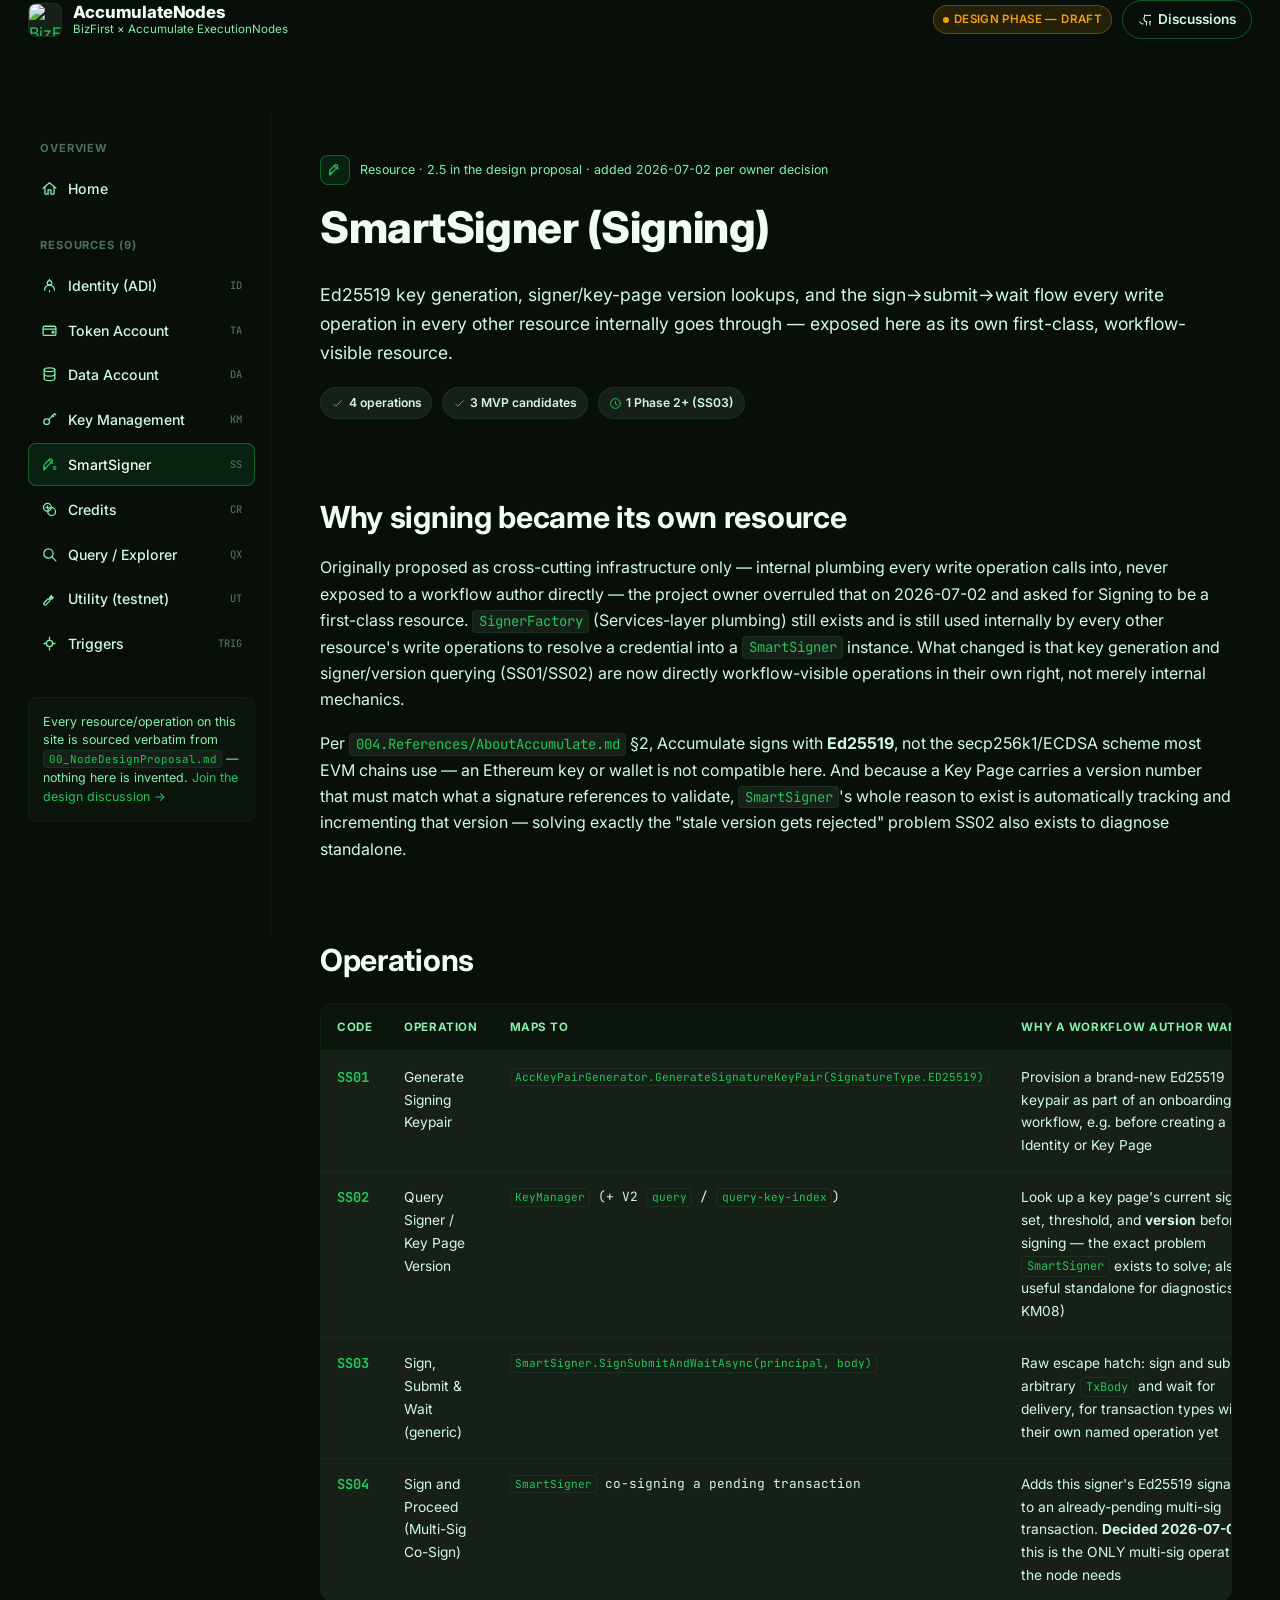
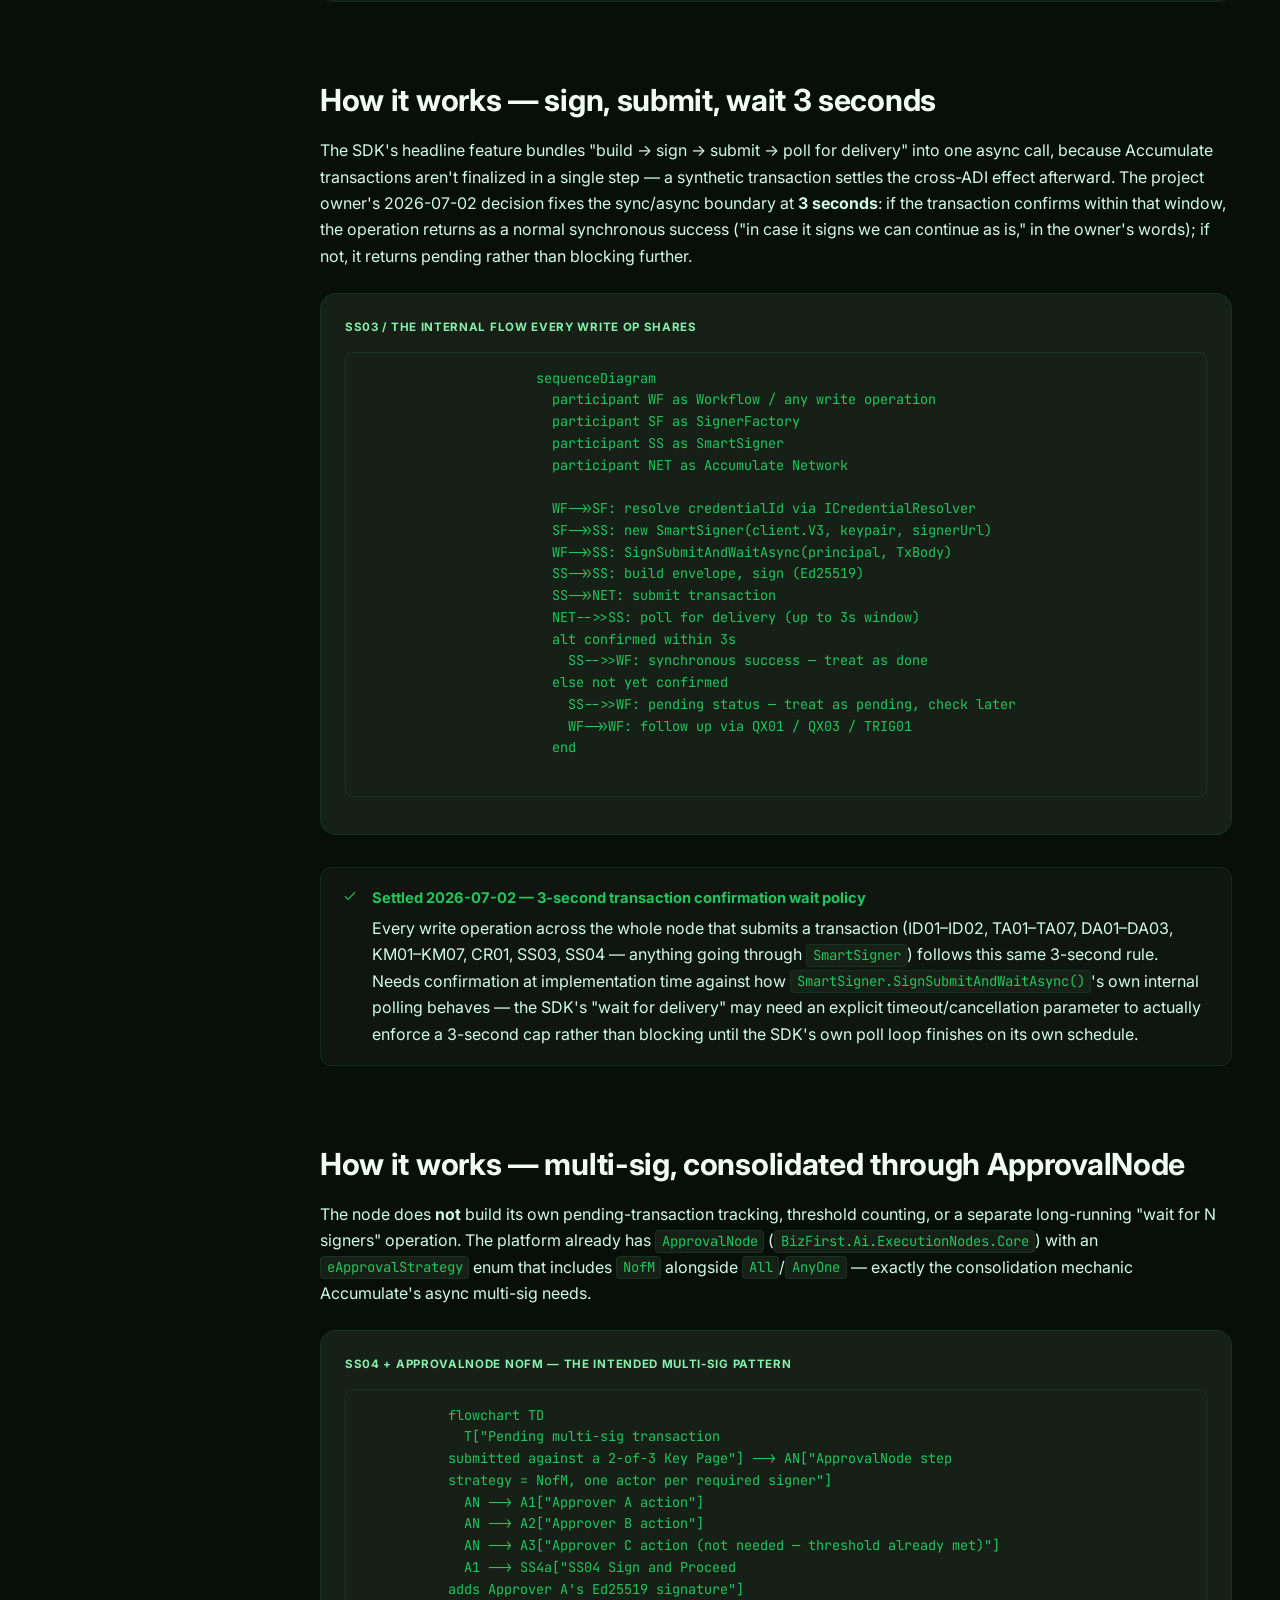
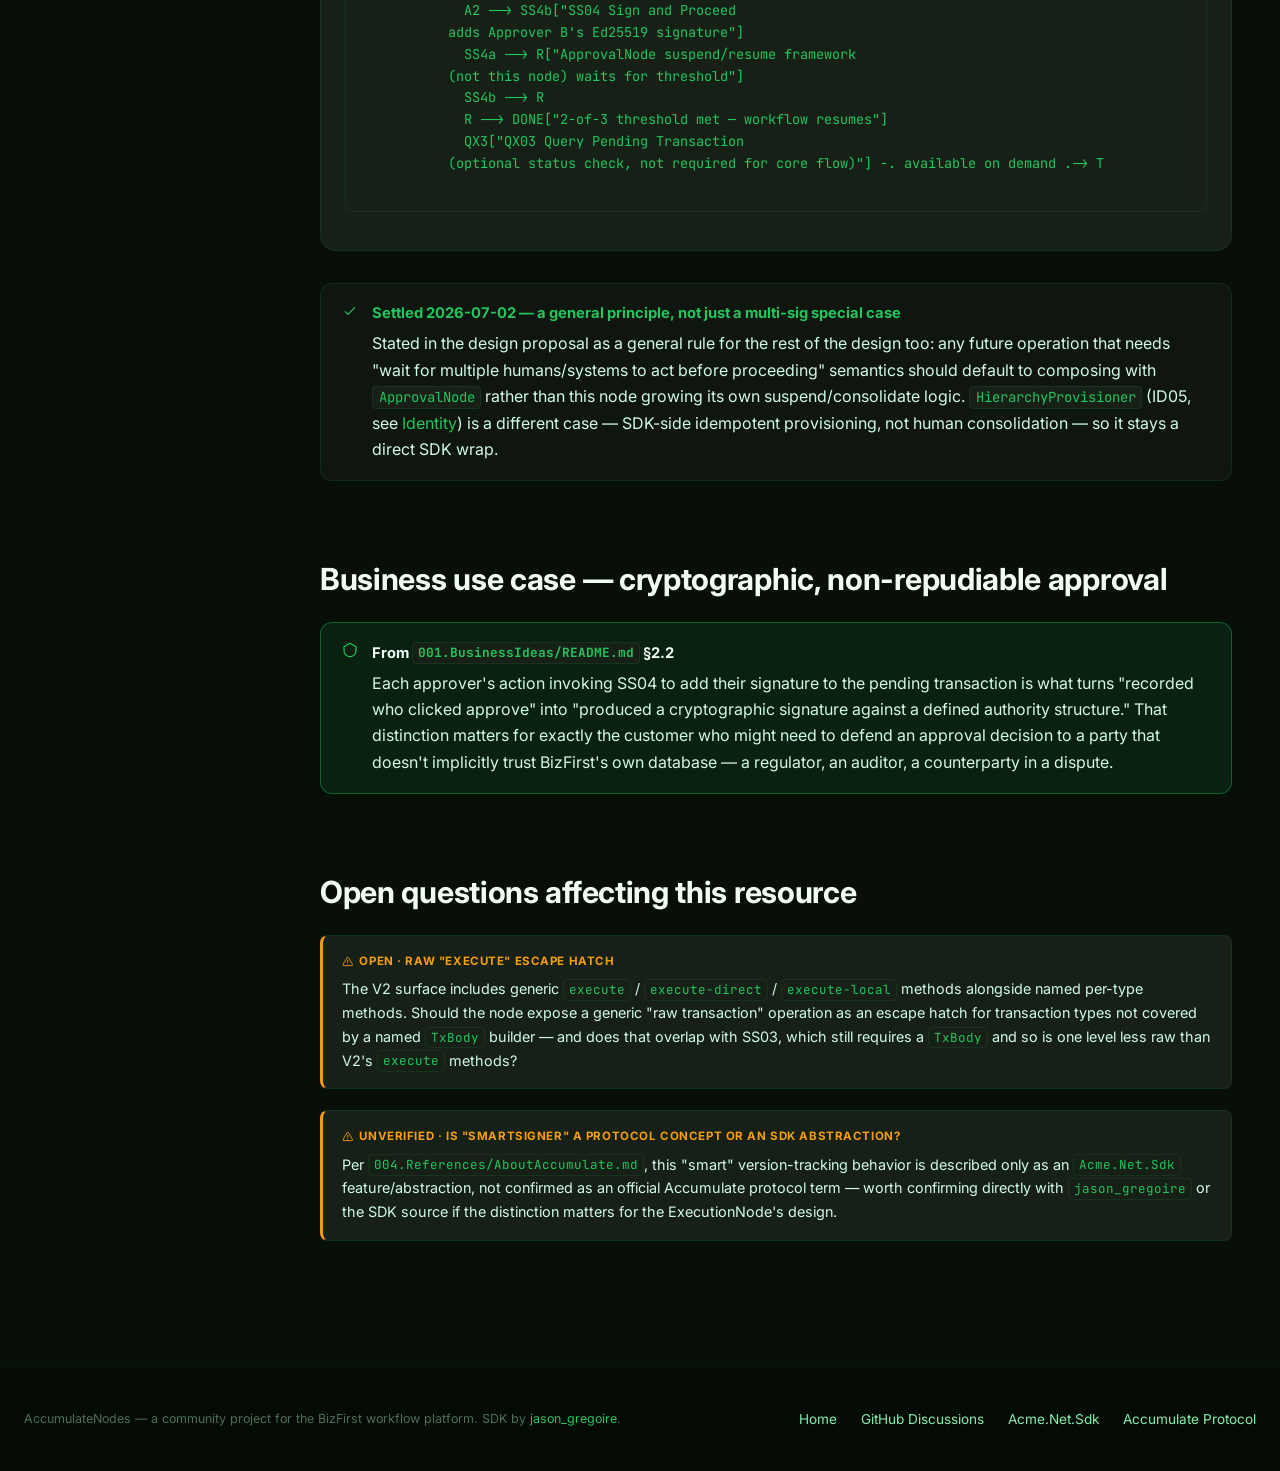
==== docs/resource-smart-signer.html @ 3d6fb8a0 "Initial" ====
<!DOCTYPE html>
<html lang="en">
<head>
<meta charset="UTF-8" />
<meta name="viewport" content="width=device-width, initial-scale=1.0" />
<title>SmartSigner — AccumulateNodes</title>
<meta name="description" content="The SmartSigner resource: Ed25519 key generation, signer-version lookups, the sign-submit-wait flow, and multi-sig co-signing via ApprovalNode." />
<link rel="icon" type="image/png" href="https://bizfirstai.com/website/assets/Logo/logo-m.png" />
<link rel="preconnect" href="https://fonts.googleapis.com" />
<link rel="preconnect" href="https://fonts.gstatic.com" crossorigin />
<link href="https://fonts.googleapis.com/css2?family=Inter:wght@400;500;600;700;800;900&family=JetBrains+Mono:wght@400;500;700&display=swap" rel="stylesheet" />
<link rel="stylesheet" href="styles.css" />
</head>
<body>

<a class="skip-link" href="#main">Skip to content</a>
<div id="site-header"></div>

<div class="shell">
  <aside id="sidebar-nav" class="sidebar" aria-label="Resource navigation"></aside>

  <main class="content" id="main">

    <div class="page-kicker">
      <span class="page-kicker__icon"><svg class="icon" viewBox="0 0 24 24"><path d="M4 19.5c3-.4 3-3.4 0-3.6M4 19.5 15.5 8a1.8 1.8 0 0 0 0-2.6l-.9-.9a1.8 1.8 0 0 0-2.6 0L4 12.9v6.6Z"/><path d="M11.2 5.7 16.3 10.8"/></svg></span>
      Resource &middot; 2.5 in the design proposal &middot; added 2026-07-02 per owner decision
    </div>
    <h1>SmartSigner (Signing)</h1>
    <p class="page-lede">
      Ed25519 key generation, signer/key-page version lookups, and the sign&rarr;submit&rarr;wait flow
      every write operation in every other resource internally goes through — exposed here as its own
      first-class, workflow-visible resource.
    </p>

    <div class="decision-strip">
      <span class="decision-chip"><svg class="icon" viewBox="0 0 24 24"><path d="M5 13l4 4L19 7"/></svg>4 operations</span>
      <span class="decision-chip"><svg class="icon" viewBox="0 0 24 24"><path d="M5 13l4 4L19 7"/></svg>3 MVP candidates</span>
      <span class="decision-chip"><svg class="icon" viewBox="0 0 24 24"><path d="M12 8v5l3 2"/><circle cx="12" cy="12" r="9"/></svg>1 Phase 2+ (SS03)</span>
    </div>

    <h2>Why signing became its own resource</h2>
    <p>
      Originally proposed as cross-cutting infrastructure only — internal plumbing every write operation
      calls into, never exposed to a workflow author directly — the project owner overruled that on
      2026-07-02 and asked for Signing to be a first-class resource. <code>SignerFactory</code>
      (Services-layer plumbing) still exists and is still used internally by every other resource's write
      operations to resolve a credential into a <code>SmartSigner</code> instance. What changed is that
      key generation and signer/version querying (SS01/SS02) are now directly workflow-visible operations
      in their own right, not merely internal mechanics.
    </p>
    <p>
      Per <code>004.References/AboutAccumulate.md</code> &sect;2, Accumulate signs with <strong>Ed25519</strong>,
      not the secp256k1/ECDSA scheme most EVM chains use — an Ethereum key or wallet is not compatible
      here. And because a Key Page carries a version number that must match what a signature references
      to validate, <code>SmartSigner</code>'s whole reason to exist is automatically tracking and
      incrementing that version — solving exactly the "stale version gets rejected" problem SS02 also
      exists to diagnose standalone.
    </p>

    <h2>Operations</h2>
    <div class="table-wrap">
      <table class="op-table">
        <thead><tr><th>Code</th><th>Operation</th><th>Maps to</th><th>Why a workflow author wants it</th><th>Priority</th></tr></thead>
        <tbody>
          <tr>
            <td class="op-code">SS01</td><td>Generate Signing Keypair</td><td class="op-maps"><code>AccKeyPairGenerator.GenerateSignatureKeyPair(SignatureType.ED25519)</code></td>
            <td>Provision a brand-new Ed25519 keypair as part of an onboarding workflow, e.g. before creating a Lite Identity or Key Page</td>
            <td><span class="badge badge--mvp">MVP</span></td>
          </tr>
          <tr>
            <td class="op-code">SS02</td><td>Query Signer / Key Page Version</td><td class="op-maps"><code>KeyManager</code> (+ V2 <code>query</code> / <code>query-key-index</code>)</td>
            <td>Look up a key page's current signer set, threshold, and <strong>version</strong> before signing — the exact problem <code>SmartSigner</code> exists to solve; also useful standalone for diagnostics (was KM08)</td>
            <td><span class="badge badge--mvp">MVP</span> <span class="op-star" title="Flagged as likely high-frequency">&#9733;</span></td>
          </tr>
          <tr>
            <td class="op-code">SS03</td><td>Sign, Submit &amp; Wait (generic)</td><td class="op-maps"><code>SmartSigner.SignSubmitAndWaitAsync(principal, body)</code></td>
            <td>Raw escape hatch: sign and submit an arbitrary <code>TxBody</code> and wait for delivery, for transaction types without their own named operation yet</td>
            <td><span class="badge badge--phase2">Phase 2</span></td>
          </tr>
          <tr>
            <td class="op-code">SS04</td><td>Sign and Proceed (Multi-Sig Co-Sign)</td><td class="op-maps"><code>SmartSigner</code> co-signing a pending transaction</td>
            <td>Adds this signer's Ed25519 signature to an already-pending multi-sig transaction. <strong>Decided 2026-07-02:</strong> this is the ONLY multi-sig operation the node needs</td>
            <td><span class="badge badge--mvp">MVP</span></td>
          </tr>
        </tbody>
      </table>
    </div>

    <h2>How it works — sign, submit, wait 3 seconds</h2>
    <p>
      The SDK's headline feature bundles "build &rarr; sign &rarr; submit &rarr; poll for delivery" into
      one async call, because Accumulate transactions aren't finalized in a single step — a synthetic
      transaction settles the cross-ADI effect afterward. The project owner's 2026-07-02 decision fixes
      the sync/async boundary at <strong>3 seconds</strong>: if the transaction confirms within that
      window, the operation returns as a normal synchronous success ("in case it signs we can continue as
      is," in the owner's words); if not, it returns pending rather than blocking further.
    </p>
    <div class="diagram-frame">
      <div class="diagram-frame__label">SS03 / the internal flow every write op shares</div>
      <pre class="mermaid">
sequenceDiagram
  participant WF as Workflow / any write operation
  participant SF as SignerFactory
  participant SS as SmartSigner
  participant NET as Accumulate Network

  WF->>SF: resolve credentialId via ICredentialResolver
  SF->>SS: new SmartSigner(client.V3, keypair, signerUrl)
  WF->>SS: SignSubmitAndWaitAsync(principal, TxBody)
  SS->>SS: build envelope, sign (Ed25519)
  SS->>NET: submit transaction
  NET-->>SS: poll for delivery (up to 3s window)
  alt confirmed within 3s
    SS-->>WF: synchronous success &mdash; treat as done
  else not yet confirmed
    SS-->>WF: pending status &mdash; treat as pending, check later
    WF->>WF: follow up via QX01 / QX03 / TRIG01
  end
      </pre>
    </div>

    <div class="callout callout--decided">
      <svg class="icon callout__icon" viewBox="0 0 24 24"><path d="M5 13l4 4L19 7"/></svg>
      <div class="callout__body">
        <div class="callout__title">Settled 2026-07-02 — 3-second transaction confirmation wait policy</div>
        <p>
          Every write operation across the whole node that submits a transaction (ID01&ndash;ID02,
          TA01&ndash;TA07, DA01&ndash;DA03, KM01&ndash;KM07, CR01, SS03, SS04 — anything going through
          <code>SmartSigner</code>) follows this same 3-second rule. Needs confirmation at implementation
          time against how <code>SmartSigner.SignSubmitAndWaitAsync()</code>'s own internal polling
          behaves — the SDK's "wait for delivery" may need an explicit timeout/cancellation parameter to
          actually enforce a 3-second cap rather than blocking until the SDK's own poll loop finishes on
          its own schedule.
        </p>
      </div>
    </div>

    <h2>How it works — multi-sig, consolidated through ApprovalNode</h2>
    <p>
      The node does <strong>not</strong> build its own pending-transaction tracking, threshold counting,
      or a separate long-running "wait for N signers" operation. The platform already has
      <code>ApprovalNode</code> (<code>BizFirst.Ai.ExecutionNodes.Core</code>) with an
      <code>eApprovalStrategy</code> enum that includes <code>NofM</code> alongside <code>All</code>/<code>AnyOne</code>
      — exactly the consolidation mechanic Accumulate's async multi-sig needs.
    </p>
    <div class="diagram-frame">
      <div class="diagram-frame__label">SS04 + ApprovalNode NofM — the intended multi-sig pattern</div>
      <pre class="mermaid">
flowchart TD
  T["Pending multi-sig transaction<br/>submitted against a 2-of-3 Key Page"] --> AN["ApprovalNode step<br/>strategy = NofM, one actor per required signer"]
  AN --> A1["Approver A action"]
  AN --> A2["Approver B action"]
  AN --> A3["Approver C action (not needed &mdash; threshold already met)"]
  A1 --> SS4a["SS04 Sign and Proceed<br/>adds Approver A's Ed25519 signature"]
  A2 --> SS4b["SS04 Sign and Proceed<br/>adds Approver B's Ed25519 signature"]
  SS4a --> R["ApprovalNode suspend/resume framework<br/>(not this node) waits for threshold"]
  SS4b --> R
  R --> DONE["2-of-3 threshold met &mdash; workflow resumes"]
  QX3["QX03 Query Pending Transaction<br/>(optional status check, not required for core flow)"] -. available on demand .-> T
      </pre>
    </div>
    <div class="callout callout--decided">
      <svg class="icon callout__icon" viewBox="0 0 24 24"><path d="M5 13l4 4L19 7"/></svg>
      <div class="callout__body">
        <div class="callout__title">Settled 2026-07-02 — a general principle, not just a multi-sig special case</div>
        <p>
          Stated in the design proposal as a general rule for the rest of the design too: any future
          operation that needs "wait for multiple humans/systems to act before proceeding" semantics
          should default to composing with <code>ApprovalNode</code> rather than this node growing its
          own suspend/consolidate logic. <code>HierarchyProvisioner</code> (ID05, see
          <a href="resource-identity.html">Identity</a>) is a different case — SDK-side idempotent
          provisioning, not human consolidation — so it stays a direct SDK wrap.
        </p>
      </div>
    </div>

    <h2>Business use case — cryptographic, non-repudiable approval</h2>
    <div class="callout callout--business">
      <svg class="icon callout__icon" viewBox="0 0 24 24"><path d="M12 2 3 7v6c0 5 4 9 9 9s9-4 9-9V7l-9-5Z"/></svg>
      <div class="callout__body">
        <div class="callout__title">From <code>001.BusinessIdeas/README.md</code> &sect;2.2</div>
        <p>
          Each approver's action invoking SS04 to add their signature to the pending transaction is what
          turns "recorded who clicked approve" into "produced a cryptographic signature against a defined
          authority structure." That distinction matters for exactly the customer who might need to
          defend an approval decision to a party that doesn't implicitly trust BizFirst's own database —
          a regulator, an auditor, a counterparty in a dispute.
        </p>
      </div>
    </div>

    <h2>Open questions affecting this resource</h2>
    <ul class="oq-list">
      <li class="oq-item">
        <div class="oq-item__label"><svg class="icon" viewBox="0 0 24 24"><path d="M12 9v4M12 17h.01"/><path d="M10.3 3.9 2.5 17a2 2 0 0 0 1.7 3h15.6a2 2 0 0 0 1.7-3L13.7 3.9a2 2 0 0 0-3.4 0Z"/></svg>Open &middot; Raw "execute" escape hatch</div>
        <p>
          The V2 surface includes generic <code>execute</code> / <code>execute-direct</code> /
          <code>execute-local</code> methods alongside named per-type methods. Should the node expose a
          generic "raw transaction" operation as an escape hatch for transaction types not covered by a
          named <code>TxBody</code> builder — and does that overlap with SS03, which still requires a
          <code>TxBody</code> and so is one level less raw than V2's <code>execute</code> methods?
        </p>
      </li>
      <li class="oq-item">
        <div class="oq-item__label"><svg class="icon" viewBox="0 0 24 24"><path d="M12 9v4M12 17h.01"/><path d="M10.3 3.9 2.5 17a2 2 0 0 0 1.7 3h15.6a2 2 0 0 0 1.7-3L13.7 3.9a2 2 0 0 0-3.4 0Z"/></svg>Unverified &middot; is "SmartSigner" a protocol concept or an SDK abstraction?</div>
        <p>
          Per <code>004.References/AboutAccumulate.md</code>, this "smart" version-tracking behavior is
          described only as an <code>Acme.Net.Sdk</code> feature/abstraction, not confirmed as an official
          Accumulate protocol term — worth confirming directly with <code>jason_gregoire</code> or the SDK
          source if the distinction matters for the ExecutionNode's design.
        </p>
      </li>
    </ul>

  </main>
</div>

<div id="site-footer" class="site-footer"></div>

<script>window.CURRENT_PAGE = "resource-smart-signer.html";</script>
<script src="nav.js"></script>
<script src="https://cdn.jsdelivr.net/npm/mermaid@10.9.1/dist/mermaid.min.js"></script>
<script src="mermaid-init.js"></script>
</body>
</html>
---- docs/styles.css ----
/* ================================================================
   AccumulateNodes documentation site — shared stylesheet
   Palette lifted directly from BizFirst's live dark theme
   (bizfirstai.com/website/assets/css/b-theme-dark.css), so this
   site is a genuine sibling of the EdgeStream product page, not a
   generic approximation.
   ================================================================ */

:root {
  /* Brand */
  --color-primary:        #16A34A;
  --color-primary-hover:  #15803D;
  --color-primary-light:  #22C55E;
  --color-primary-subtle: rgba(22, 163, 74, 0.12);
  --color-logo:           #0A6C0C;

  /* Backgrounds */
  --bg-base:           #080F08;
  --bg-raised:         #0C150C;
  --bg-surface:        #172017;
  --bg-surface-hover:  #1E2B1E;
  --bg-overlay:        rgba(8, 15, 8, 0.9);

  /* Text */
  --text-primary:   #F0FDF4;
  --text-secondary: #D1FAE5;
  --text-muted:     #86EFAC;
  --text-disabled:  #4B7055;
  --text-inverse:   #080F08;

  /* Borders */
  --border-subtle:  rgba(22, 163, 74, 0.08);
  --border-default: rgba(22, 163, 74, 0.15);
  --border-strong:  rgba(22, 163, 74, 0.30);
  --border-primary: rgba(22, 163, 74, 0.50);

  /* Status */
  --color-success:        #22C55E;
  --color-success-subtle: rgba(34, 197, 94, 0.12);
  --color-warning:        #F59E0B;
  --color-warning-subtle: rgba(245, 158, 11, 0.12);
  --color-error:          #EF4444;
  --color-error-subtle:   rgba(239, 68, 68, 0.12);
  --color-info:           #3B82F6;
  --color-info-subtle:    rgba(59, 130, 246, 0.12);

  /* Typography */
  --font-family:      'Inter', system-ui, -apple-system, 'Segoe UI', sans-serif;
  --font-family-mono: 'JetBrains Mono', 'Fira Code', ui-monospace, Consolas, monospace;

  /* Layout */
  --header-height:  72px;
  --sidebar-width:  272px;
  --container-max:  1180px;
  --radius-sm: 4px;
  --radius-md: 8px;
  --radius-lg: 12px;
  --radius-xl: 16px;
  --radius-2xl: 24px;
  --radius-full: 9999px;

  --transition-fast: 150ms ease;
  --transition-normal: 250ms ease;

  --glow-primary: 0 0 40px rgba(22, 163, 74, 0.30);
  --card-shadow: 0 4px 24px rgba(0, 0, 0, 0.45);
  --card-shadow-hover: 0 8px 40px rgba(22, 163, 74, 0.18);
}

/* ── Reset ─────────────────────────────────────────────────── */
* { box-sizing: border-box; }
html { scroll-behavior: smooth; }

body {
  margin: 0;
  background: var(--bg-base);
  color: var(--text-secondary);
  font-family: var(--font-family);
  font-size: 16px;
  line-height: 1.65;
  -webkit-font-smoothing: antialiased;
}

img { max-width: 100%; display: block; }

a {
  color: var(--color-primary-light);
  text-decoration: none;
  transition: color var(--transition-fast);
}
a:hover { color: var(--text-primary); }

h1, h2, h3, h4 {
  color: var(--text-primary);
  font-weight: 700;
  letter-spacing: -0.01em;
  line-height: 1.25;
  margin: 0 0 0.6em;
}
h1 { font-size: clamp(2rem, 3.4vw, 2.75rem); font-weight: 800; }
h2 { font-size: clamp(1.5rem, 2.4vw, 1.9rem); margin-top: 2.6em; }
h3 { font-size: 1.25rem; margin-top: 2em; }
h4 { font-size: 1.05rem; margin-top: 1.6em; color: var(--text-secondary); }

p { margin: 0 0 1.1em; color: var(--text-secondary); }
p.lead { font-size: 1.15rem; color: var(--text-secondary); line-height: 1.7; }

ul, ol { margin: 0 0 1.1em; padding-left: 1.4em; color: var(--text-secondary); }
li { margin-bottom: 0.4em; }
li::marker { color: var(--color-primary); }

code {
  font-family: var(--font-family-mono);
  font-size: 0.87em;
  background: var(--bg-surface);
  border: 1px solid var(--border-default);
  border-radius: 4px;
  padding: 0.1em 0.4em;
  color: var(--color-primary-light);
}

pre {
  background: var(--bg-surface);
  border: 1px solid var(--border-default);
  border-radius: var(--radius-md);
  padding: 1.1em 1.3em;
  overflow-x: auto;
  font-family: var(--font-family-mono);
  font-size: 0.85rem;
  line-height: 1.6;
  color: var(--color-primary-light);
}
pre code { background: none; border: none; padding: 0; color: inherit; }

hr {
  border: none;
  border-top: 1px solid var(--border-subtle);
  margin: 2.5em 0;
}

svg.icon {
  width: 1em;
  height: 1em;
  stroke: currentColor;
  fill: none;
  stroke-width: 1.8;
  stroke-linecap: round;
  stroke-linejoin: round;
  vertical-align: -0.15em;
}

/* ── Skip link ─────────────────────────────────────────────── */
.skip-link {
  position: absolute;
  left: -999px;
  top: 0;
  background: var(--color-primary);
  color: #fff;
  padding: 0.6em 1em;
  z-index: 1000;
  border-radius: 0 0 6px 0;
}
.skip-link:focus { left: 0; }

/* ── Header ────────────────────────────────────────────────── */
.site-header {
  position: fixed;
  top: 0; left: 0; right: 0;
  height: var(--header-height);
  z-index: 300;
  display: flex;
  align-items: center;
  background: rgba(8, 15, 8, 0.92);
  backdrop-filter: blur(10px);
  border-bottom: 1px solid var(--border-default);
}

.site-header__inner {
  width: 100%;
  max-width: 1440px;
  margin: 0 auto;
  padding: 0 1.75rem;
  display: flex;
  align-items: center;
  justify-content: space-between;
  gap: 1.5rem;
}

.brand {
  display: flex;
  align-items: center;
  gap: 0.7rem;
  text-decoration: none;
  min-width: 0;
}

.brand__logo {
  width: 34px;
  height: 34px;
  border-radius: var(--radius-md);
  object-fit: contain;
  background: var(--bg-surface);
  border: 1px solid var(--border-default);
  flex-shrink: 0;
}

.brand__text { display: flex; flex-direction: column; line-height: 1.15; min-width: 0; }
.brand__name { font-weight: 800; font-size: 1.05rem; color: var(--text-primary); letter-spacing: -0.01em; white-space: nowrap; }
.brand__tagline { font-size: 0.72rem; color: var(--text-muted); white-space: nowrap; }

.header-actions { display: flex; align-items: center; gap: 0.6rem; }

.status-pill {
  display: inline-flex;
  align-items: center;
  gap: 0.4em;
  font-size: 0.72rem;
  font-weight: 600;
  letter-spacing: 0.03em;
  text-transform: uppercase;
  padding: 0.35em 0.8em;
  border-radius: var(--radius-full);
  background: var(--color-warning-subtle);
  color: var(--color-warning);
  border: 1px solid rgba(245, 158, 11, 0.3);
  white-space: nowrap;
}
.status-pill__dot {
  width: 6px; height: 6px; border-radius: 50%;
  background: currentColor;
}

.btn {
  display: inline-flex;
  align-items: center;
  gap: 0.5em;
  font-size: 0.85rem;
  font-weight: 600;
  padding: 0.55em 1.1em;
  border-radius: var(--radius-full);
  border: 1px solid var(--border-primary);
  background: transparent;
  color: var(--text-secondary);
  cursor: pointer;
  white-space: nowrap;
  transition: all var(--transition-fast);
}
.btn:hover { background: var(--color-primary-subtle); color: var(--text-primary); border-color: var(--color-primary); }
.btn--primary { background: var(--color-primary); border-color: var(--color-primary); color: #fff; }
.btn--primary:hover { background: var(--color-primary-hover); color: #fff; box-shadow: var(--glow-primary); }

.menu-toggle {
  display: none;
  background: transparent;
  border: 1px solid var(--border-default);
  border-radius: var(--radius-md);
  color: var(--text-primary);
  width: 38px; height: 38px;
  align-items: center;
  justify-content: center;
  cursor: pointer;
}

/* ── Layout shell ──────────────────────────────────────────── */
.shell {
  display: flex;
  max-width: 1440px;
  margin: 0 auto;
  padding-top: var(--header-height);
  min-height: 100vh;
}

.sidebar {
  width: var(--sidebar-width);
  flex-shrink: 0;
  position: sticky;
  top: var(--header-height);
  align-self: flex-start;
  height: calc(100vh - var(--header-height));
  overflow-y: auto;
  padding: 1.75rem 1rem 3rem 1.75rem;
  border-right: 1px solid var(--border-subtle);
}
.sidebar::-webkit-scrollbar { width: 8px; }
.sidebar::-webkit-scrollbar-track { background: var(--bg-raised); }
.sidebar::-webkit-scrollbar-thumb { background: var(--bg-surface); border-radius: 4px; }

.sidebar__group-label {
  font-size: 0.7rem;
  font-weight: 700;
  letter-spacing: 0.08em;
  text-transform: uppercase;
  color: var(--text-disabled);
  margin: 1.6rem 0 0.6rem;
  padding: 0 0.75rem;
}
.sidebar__group-label:first-child { margin-top: 0; }

.sidebar__nav { list-style: none; margin: 0; padding: 0; }
.sidebar__nav li { margin: 0 0 2px; }

.sidebar__link {
  display: flex;
  align-items: center;
  gap: 0.65rem;
  padding: 0.55rem 0.75rem;
  border-radius: var(--radius-md);
  color: var(--text-secondary);
  font-size: 0.88rem;
  font-weight: 500;
  border: 1px solid transparent;
}
.sidebar__link svg.icon { width: 17px; height: 17px; flex-shrink: 0; color: var(--text-muted); }
.sidebar__link:hover { background: var(--bg-surface); color: var(--text-primary); }
.sidebar__link.is-active {
  background: var(--color-primary-subtle);
  border-color: var(--border-primary);
  color: var(--text-primary);
}
.sidebar__link.is-active svg.icon { color: var(--color-primary-light); }
.sidebar__code {
  margin-left: auto;
  font-family: var(--font-family-mono);
  font-size: 0.65rem;
  color: var(--text-disabled);
}

.sidebar__foot {
  margin-top: 2rem;
  padding: 0.9rem 0.9rem;
  border-radius: var(--radius-md);
  background: var(--bg-raised);
  border: 1px solid var(--border-subtle);
  font-size: 0.78rem;
  color: var(--text-muted);
  line-height: 1.5;
}
.sidebar__foot a { color: var(--color-primary-light); }

main.content {
  flex: 1;
  min-width: 0;
  padding: 2.75rem 3rem 6rem;
}
main.content.is-home { padding: 0 0 6rem; }

.container { max-width: var(--container-max); margin: 0 auto; padding: 0 1.5rem; }

/* ── Breadcrumb / page kicker ─────────────────────────────── */
.page-kicker {
  display: flex;
  align-items: center;
  gap: 0.6rem;
  margin-bottom: 0.9rem;
  font-size: 0.78rem;
  color: var(--text-muted);
}
.page-kicker__icon {
  width: 30px; height: 30px;
  border-radius: var(--radius-md);
  background: var(--color-primary-subtle);
  border: 1px solid var(--border-primary);
  display: flex; align-items: center; justify-content: center;
  color: var(--color-primary-light);
}
.page-kicker__icon svg.icon { width: 16px; height: 16px; }

.page-lede { font-size: 1.1rem; color: var(--text-secondary); max-width: 62em; }

/* ── Badges ────────────────────────────────────────────────── */
.badge {
  display: inline-flex;
  align-items: center;
  gap: 0.35em;
  font-size: 0.7rem;
  font-weight: 700;
  letter-spacing: 0.02em;
  padding: 0.28em 0.65em;
  border-radius: var(--radius-full);
  white-space: nowrap;
  border: 1px solid transparent;
}
.badge--mvp { background: var(--color-success-subtle); color: var(--color-success); border-color: rgba(34,197,94,0.3); }
.badge--phase2 { background: var(--color-warning-subtle); color: var(--color-warning); border-color: rgba(245,158,11,0.3); }
.badge--core { background: rgba(255,255,255,0.06); color: var(--text-secondary); border-color: var(--border-default); }
.badge--open { background: var(--color-error-subtle); color: #FCA5A5; border-color: rgba(239,68,68,0.3); }
.badge svg.icon { width: 11px; height: 11px; }

/* ── Cards / grid ──────────────────────────────────────────── */
.card-grid {
  display: grid;
  grid-template-columns: repeat(3, 1fr);
  gap: 1.25rem;
}
@media (max-width: 980px) { .card-grid { grid-template-columns: repeat(2, 1fr); } }
@media (max-width: 640px) { .card-grid { grid-template-columns: 1fr; } }

.res-card {
  display: flex;
  flex-direction: column;
  background: var(--bg-surface);
  border: 1px solid var(--border-default);
  border-radius: var(--radius-xl);
  padding: 1.5rem;
  transition: border-color var(--transition-fast), transform var(--transition-fast), box-shadow var(--transition-fast);
}
.res-card:hover {
  border-color: var(--color-primary);
  transform: translateY(-2px);
  box-shadow: var(--card-shadow-hover);
}
.res-card__icon {
  width: 42px; height: 42px;
  border-radius: var(--radius-lg);
  background: var(--color-primary-subtle);
  border: 1px solid var(--border-primary);
  display: flex; align-items: center; justify-content: center;
  color: var(--color-primary-light);
  margin-bottom: 1rem;
}
.res-card__icon svg.icon { width: 21px; height: 21px; }
.res-card__title { font-size: 1.05rem; font-weight: 700; color: var(--text-primary); margin-bottom: 0.4rem; }
.res-card__desc { font-size: 0.87rem; color: var(--text-muted); line-height: 1.55; margin-bottom: 1rem; flex: 1; }
.res-card__meta {
  display: flex;
  align-items: center;
  justify-content: space-between;
  font-size: 0.72rem;
  color: var(--text-disabled);
  padding-top: 0.85rem;
  border-top: 1px solid var(--border-subtle);
}
.res-card__meta strong { color: var(--color-primary-light); font-family: var(--font-family-mono); }
.res-card__link { display: inline-flex; align-items: center; gap: 0.3em; color: var(--color-primary-light); font-weight: 600; font-size: 0.8rem; }

/* ── Tables ────────────────────────────────────────────────── */
.table-wrap { overflow-x: auto; border-radius: var(--radius-lg); border: 1px solid var(--border-default); margin: 1.5rem 0 2rem; }
table.op-table { width: 100%; border-collapse: collapse; font-size: 0.86rem; background: var(--bg-surface); min-width: 760px; }
table.op-table th {
  text-align: left;
  background: var(--bg-raised);
  color: var(--text-muted);
  font-size: 0.72rem;
  text-transform: uppercase;
  letter-spacing: 0.05em;
  font-weight: 700;
  padding: 0.85rem 1rem;
  border-bottom: 1px solid var(--border-default);
  white-space: nowrap;
}
table.op-table td {
  padding: 0.9rem 1rem;
  border-bottom: 1px solid var(--border-subtle);
  vertical-align: top;
  color: var(--text-secondary);
}
table.op-table tr:last-child td { border-bottom: none; }
table.op-table tr:hover td { background: var(--bg-raised); }
table.op-table td.op-code { font-family: var(--font-family-mono); color: var(--color-primary-light); font-weight: 700; white-space: nowrap; }
table.op-table td.op-maps { font-family: var(--font-family-mono); font-size: 0.8rem; color: var(--text-secondary); white-space: nowrap; }
table.op-table td.op-star { color: var(--color-warning); }

/* ── Callouts ──────────────────────────────────────────────── */
.callout {
  display: flex;
  gap: 0.9rem;
  padding: 1.1rem 1.3rem;
  border-radius: var(--radius-lg);
  margin: 1.5rem 0;
  border: 1px solid var(--border-default);
  background: var(--bg-surface);
}
.callout__icon { flex-shrink: 0; width: 22px; height: 22px; color: var(--color-primary-light); margin-top: 0.1rem; }
.callout__body p:last-child { margin-bottom: 0; }
.callout__title { font-weight: 700; color: var(--text-primary); margin-bottom: 0.3rem; font-size: 0.92rem; }

.callout--business { background: var(--color-primary-subtle); border-color: var(--border-primary); }
.callout--business .callout__icon { color: var(--color-primary-light); }

.callout--open { background: var(--color-warning-subtle); border-color: rgba(245,158,11,0.35); }
.callout--open .callout__icon { color: var(--color-warning); }
.callout--open .callout__title { color: var(--color-warning); }

.callout--decided { background: rgba(255,255,255,0.03); border-color: var(--border-default); }
.callout--decided .callout__icon { color: var(--color-success); }
.callout--decided .callout__title { color: var(--color-success); }

.callout--info { background: var(--color-info-subtle); border-color: rgba(59,130,246,0.3); }
.callout--info .callout__icon { color: var(--color-info); }

/* ── Open Questions list ───────────────────────────────────── */
.oq-list { list-style: none; margin: 1.5rem 0; padding: 0; display: flex; flex-direction: column; gap: 0.9rem; }
.oq-item {
  padding: 1rem 1.2rem;
  border-radius: var(--radius-md);
  background: var(--bg-surface);
  border: 1px solid var(--border-default);
  border-left: 3px solid var(--color-warning);
}
.oq-item__label {
  display: flex; align-items: center; gap: 0.5em;
  font-size: 0.72rem; font-weight: 700; text-transform: uppercase; letter-spacing: 0.05em;
  color: var(--color-warning); margin-bottom: 0.4rem;
}
.oq-item p { margin: 0; font-size: 0.9rem; color: var(--text-secondary); }

/* ── Mermaid diagram frame ─────────────────────────────────── */
.diagram-frame {
  background: var(--bg-surface);
  border: 1px solid var(--border-default);
  border-radius: var(--radius-xl);
  padding: 1.5rem;
  margin: 1.5rem 0 2rem;
  overflow-x: auto;
}
.diagram-frame__label {
  font-size: 0.72rem;
  text-transform: uppercase;
  letter-spacing: 0.06em;
  color: var(--text-muted);
  font-weight: 700;
  margin-bottom: 0.9rem;
}
.mermaid { display: flex; justify-content: center; }

/* Animated dashed edges — Mermaid renders flowchart / sequence
   diagram connectors as SVG <path>/<line> elements with these
   class names; animate the dash offset so data flow reads as
   "moving" rather than static. */
.mermaid .flowchart-link,
.mermaid .edgePath path,
.mermaid path.path,
.mermaid .messageLine0,
.mermaid .messageLine1 {
  stroke-dasharray: 6 5;
  animation: dash-flow 1.4s linear infinite;
}
@keyframes dash-flow {
  to { stroke-dashoffset: -22; }
}
.mermaid .edgeLabel { color: var(--text-primary) !important; }

/* ── Decision / status strip ───────────────────────────────── */
.decision-strip { display: flex; flex-wrap: wrap; gap: 0.6rem; margin: 1.25rem 0 2rem; }
.decision-chip {
  display: inline-flex; align-items: center; gap: 0.4em;
  font-size: 0.76rem; font-weight: 600;
  padding: 0.4em 0.8em;
  border-radius: var(--radius-full);
  background: var(--bg-surface);
  border: 1px solid var(--border-default);
  color: var(--text-secondary);
}
.decision-chip svg.icon { width: 13px; height: 13px; color: var(--color-primary-light); }

/* ── Stats row (home) ──────────────────────────────────────── */
.stats-row {
  display: grid;
  grid-template-columns: repeat(4, 1fr);
  gap: 1px;
  background: var(--border-default);
  border: 1px solid var(--border-default);
  border-radius: var(--radius-xl);
  overflow: hidden;
}
.stat-cell { background: var(--bg-surface); padding: 1.6rem 1.2rem; text-align: center; }
.stat-cell__num { font-size: clamp(1.6rem, 3vw, 2.2rem); font-weight: 900; color: var(--color-primary-light); line-height: 1; margin-bottom: 0.4rem; }
.stat-cell__label { font-size: 0.8rem; color: var(--text-muted); }
@media (max-width: 768px) { .stats-row { grid-template-columns: repeat(2, 1fr); } }

/* ── Hero (home page) ──────────────────────────────────────── */
.hero {
  position: relative;
  padding: 4.5rem 1.5rem 3.5rem;
  overflow: hidden;
  border-bottom: 1px solid var(--border-subtle);
}
.hero::before {
  content: '';
  position: absolute; inset: 0;
  background:
    radial-gradient(circle at 15% 30%, rgba(22, 163, 74, 0.14) 0%, transparent 55%),
    radial-gradient(circle at 85% 20%, rgba(34, 197, 94, 0.08) 0%, transparent 55%),
    radial-gradient(circle at 50% 90%, rgba(22, 163, 74, 0.07) 0%, transparent 50%);
  pointer-events: none;
}
.hero__inner { position: relative; z-index: 1; max-width: var(--container-max); margin: 0 auto; }
.hero__eyebrow {
  display: inline-flex; align-items: center; gap: 0.5em;
  background: var(--color-primary-subtle);
  border: 1px solid var(--border-primary);
  border-radius: var(--radius-full);
  padding: 0.35em 0.9em;
  font-size: 0.72rem; font-weight: 700; letter-spacing: 0.05em; text-transform: uppercase;
  color: var(--color-primary-light);
  margin-bottom: 1.4rem;
}
.hero__eyebrow-dot { width: 6px; height: 6px; border-radius: 50%; background: var(--color-primary-light); animation: pulse-dot 2s ease-in-out infinite; }
@keyframes pulse-dot { 0%, 100% { opacity: 1; transform: scale(1); } 50% { opacity: 0.5; transform: scale(0.75); } }

.hero__title { font-size: clamp(2.2rem, 4.4vw, 3.4rem); max-width: 20em; }
.hero__title .accent { color: var(--color-primary-light); }
.hero__lede { font-size: 1.18rem; color: var(--text-secondary); max-width: 46em; line-height: 1.7; margin-bottom: 2rem; }
.hero__actions { display: flex; flex-wrap: wrap; gap: 0.9rem; margin-bottom: 3rem; }

/* ── Section wrapper (home) ────────────────────────────────── */
.section { padding: 3.5rem 1.5rem; }
.section--alt { background: var(--bg-raised); border-top: 1px solid var(--border-subtle); border-bottom: 1px solid var(--border-subtle); }
.section__inner { max-width: var(--container-max); margin: 0 auto; }
.section__head { max-width: 46em; margin-bottom: 2.25rem; }
.section__kicker { font-size: 0.75rem; font-weight: 700; letter-spacing: 0.08em; text-transform: uppercase; color: var(--color-primary-light); margin-bottom: 0.6rem; }

/* ── Two-column feature ────────────────────────────────────── */
.feature-grid { display: grid; grid-template-columns: repeat(3, 1fr); gap: 1.5rem; }
@media (max-width: 900px) { .feature-grid { grid-template-columns: 1fr; } }
.feature-item {
  background: var(--bg-surface);
  border: 1px solid var(--border-default);
  border-radius: var(--radius-xl);
  padding: 1.5rem;
}
.feature-item__icon {
  width: 40px; height: 40px; border-radius: var(--radius-lg);
  background: var(--color-primary-subtle); border: 1px solid var(--border-primary);
  display: flex; align-items: center; justify-content: center; color: var(--color-primary-light);
  margin-bottom: 1rem;
}
.feature-item__icon svg.icon { width: 20px; height: 20px; }
.feature-item h3 { margin-top: 0; font-size: 1rem; }
.feature-item p { font-size: 0.88rem; color: var(--text-muted); margin-bottom: 0; }

/* ── Steps (getting started) ───────────────────────────────── */
.steps { display: flex; flex-direction: column; gap: 1.5rem; margin-top: 1.5rem; }
.step { display: grid; grid-template-columns: 48px 1fr; gap: 1.25rem; }
.step__num {
  width: 48px; height: 48px; border-radius: 50%;
  border: 2px solid var(--color-primary); background: var(--color-primary-subtle);
  display: flex; align-items: center; justify-content: center;
  font-weight: 900; font-size: 1.1rem; color: var(--color-primary-light); flex-shrink: 0;
}
.step__title { font-weight: 700; color: var(--text-primary); margin-bottom: 0.3rem; }
.step__desc { color: var(--text-muted); font-size: 0.92rem; }
@media (max-width: 600px) { .step { grid-template-columns: 36px 1fr; } .step__num { width: 36px; height: 36px; font-size: 0.9rem; } }

/* ── Footer ────────────────────────────────────────────────── */
.site-footer {
  border-top: 1px solid var(--border-subtle);
  background: #040A04;
  padding: 2.5rem 1.5rem;
}
.site-footer__inner {
  max-width: 1440px; margin: 0 auto;
  display: flex; align-items: center; justify-content: space-between;
  flex-wrap: wrap; gap: 1.25rem;
}
.site-footer__links { display: flex; gap: 1.5rem; flex-wrap: wrap; }
.site-footer__links a { font-size: 0.85rem; color: var(--text-muted); }
.site-footer__links a:hover { color: var(--color-primary-light); }
.site-footer__copy { font-size: 0.78rem; color: var(--text-disabled); }

/* ── Mobile ────────────────────────────────────────────────── */
@media (max-width: 960px) {
  .brand__tagline { display: none; }
  .menu-toggle { display: inline-flex; }
  .sidebar {
    position: fixed;
    top: var(--header-height);
    left: 0;
    height: calc(100vh - var(--header-height));
    background: var(--bg-base);
    border-right: 1px solid var(--border-default);
    transform: translateX(-100%);
    transition: transform var(--transition-normal);
    z-index: 250;
    width: 84vw;
    max-width: 320px;
  }
  .sidebar.is-open { transform: translateX(0); box-shadow: 12px 0 40px rgba(0,0,0,0.5); }
  main.content { padding: 2.25rem 1.25rem 4rem; }
  .card-grid, .feature-grid { grid-template-columns: 1fr; }
}
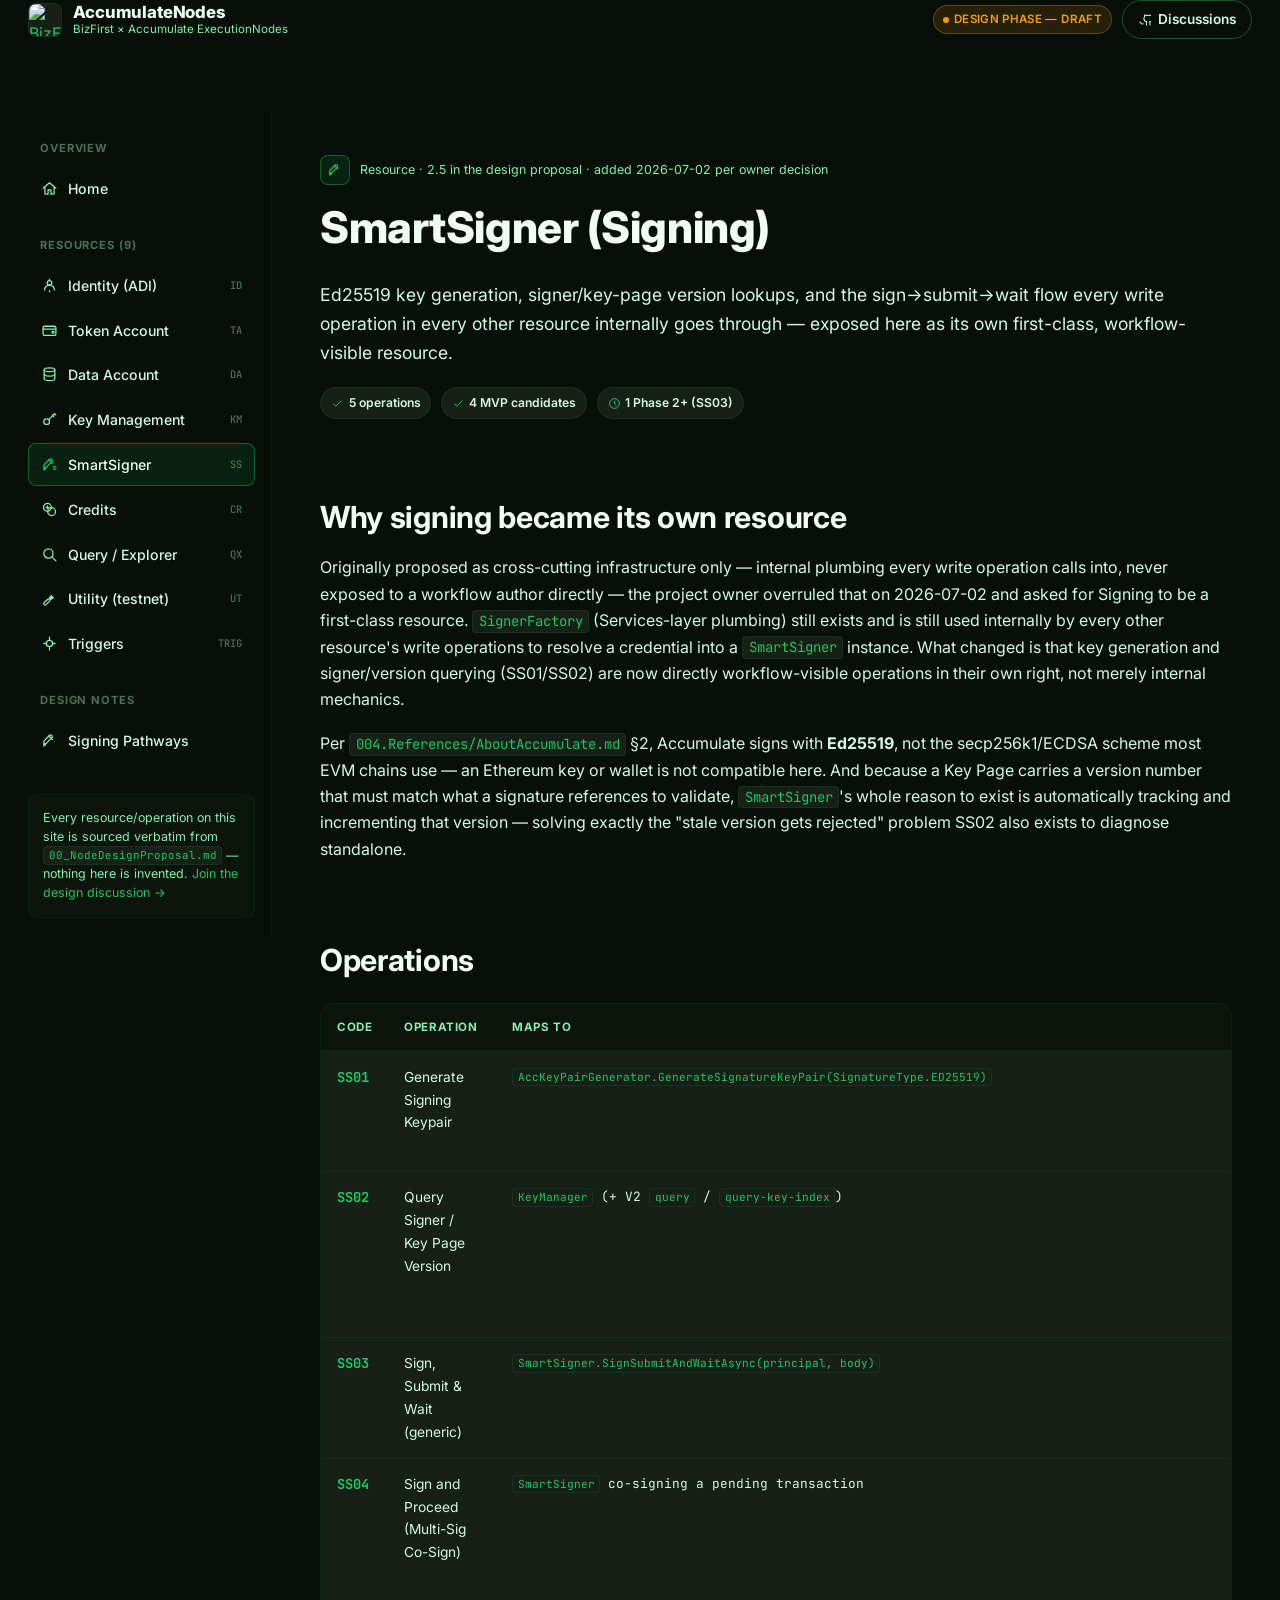
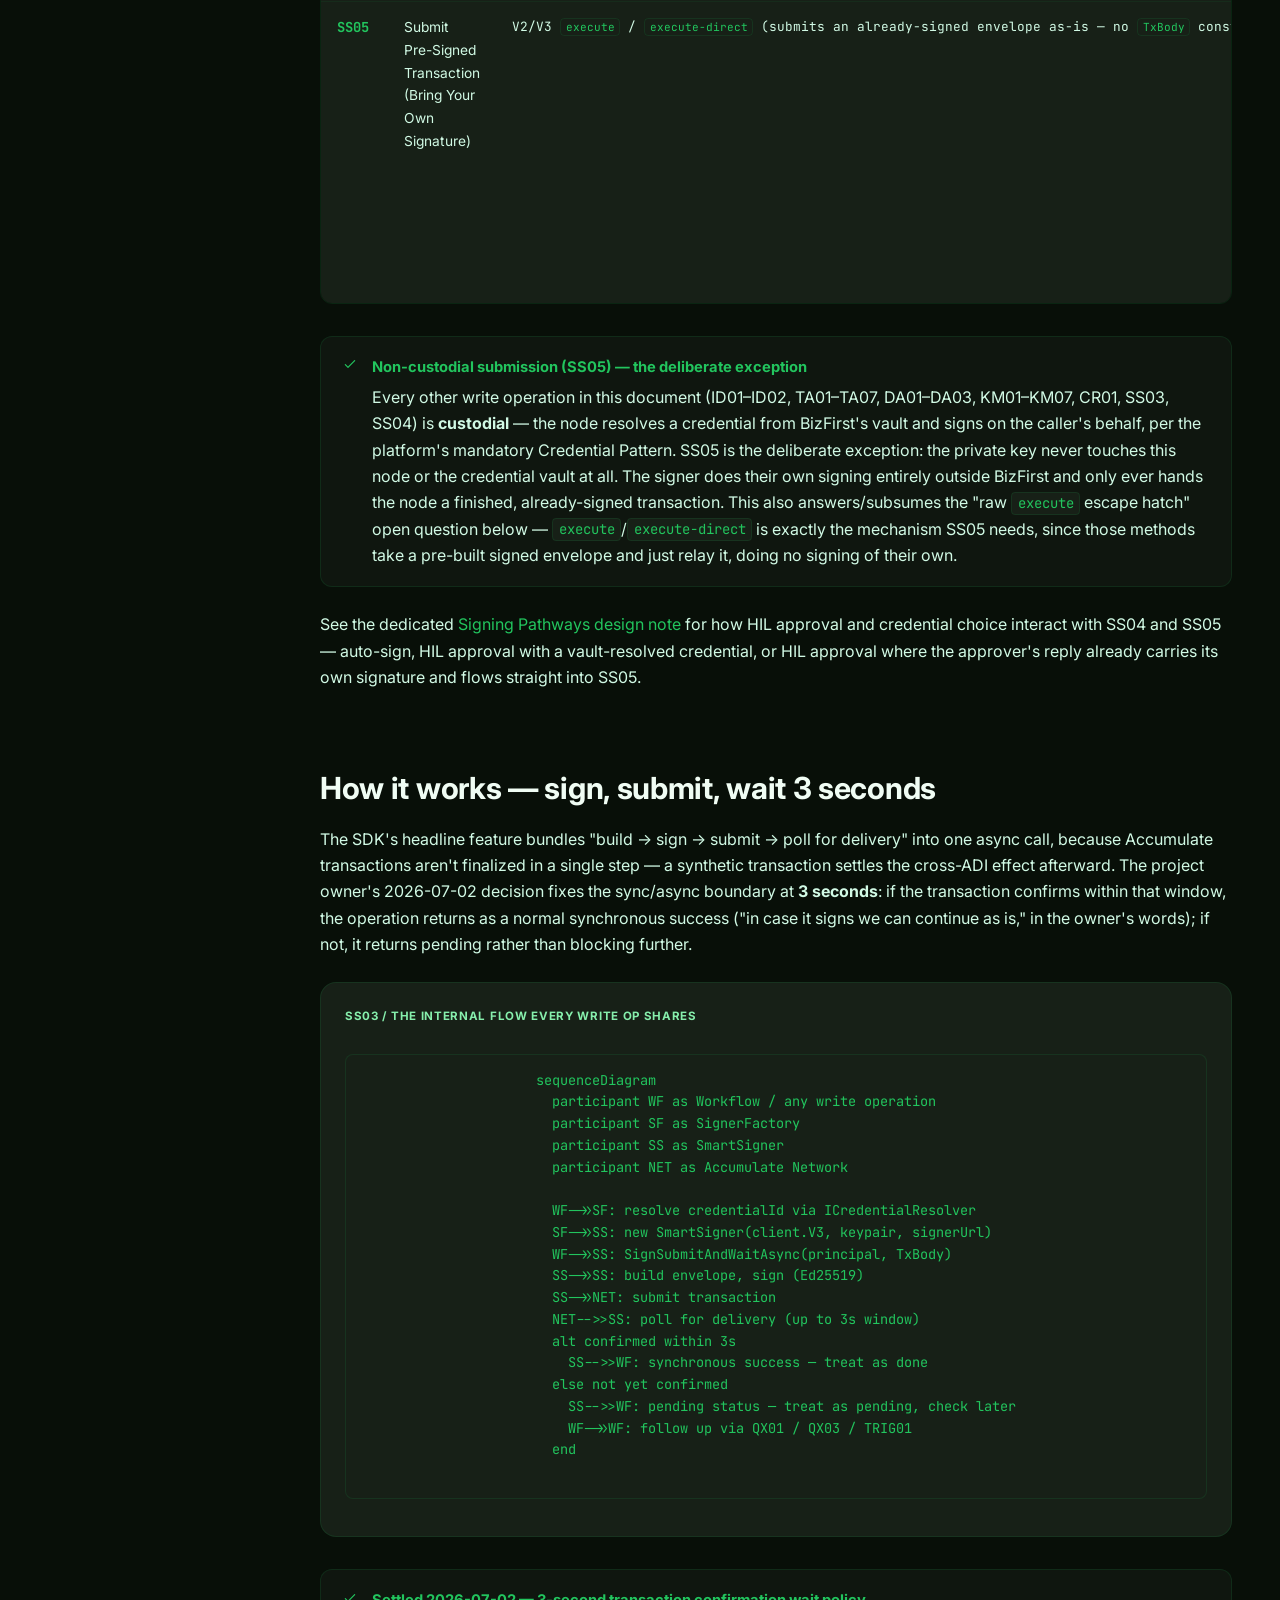
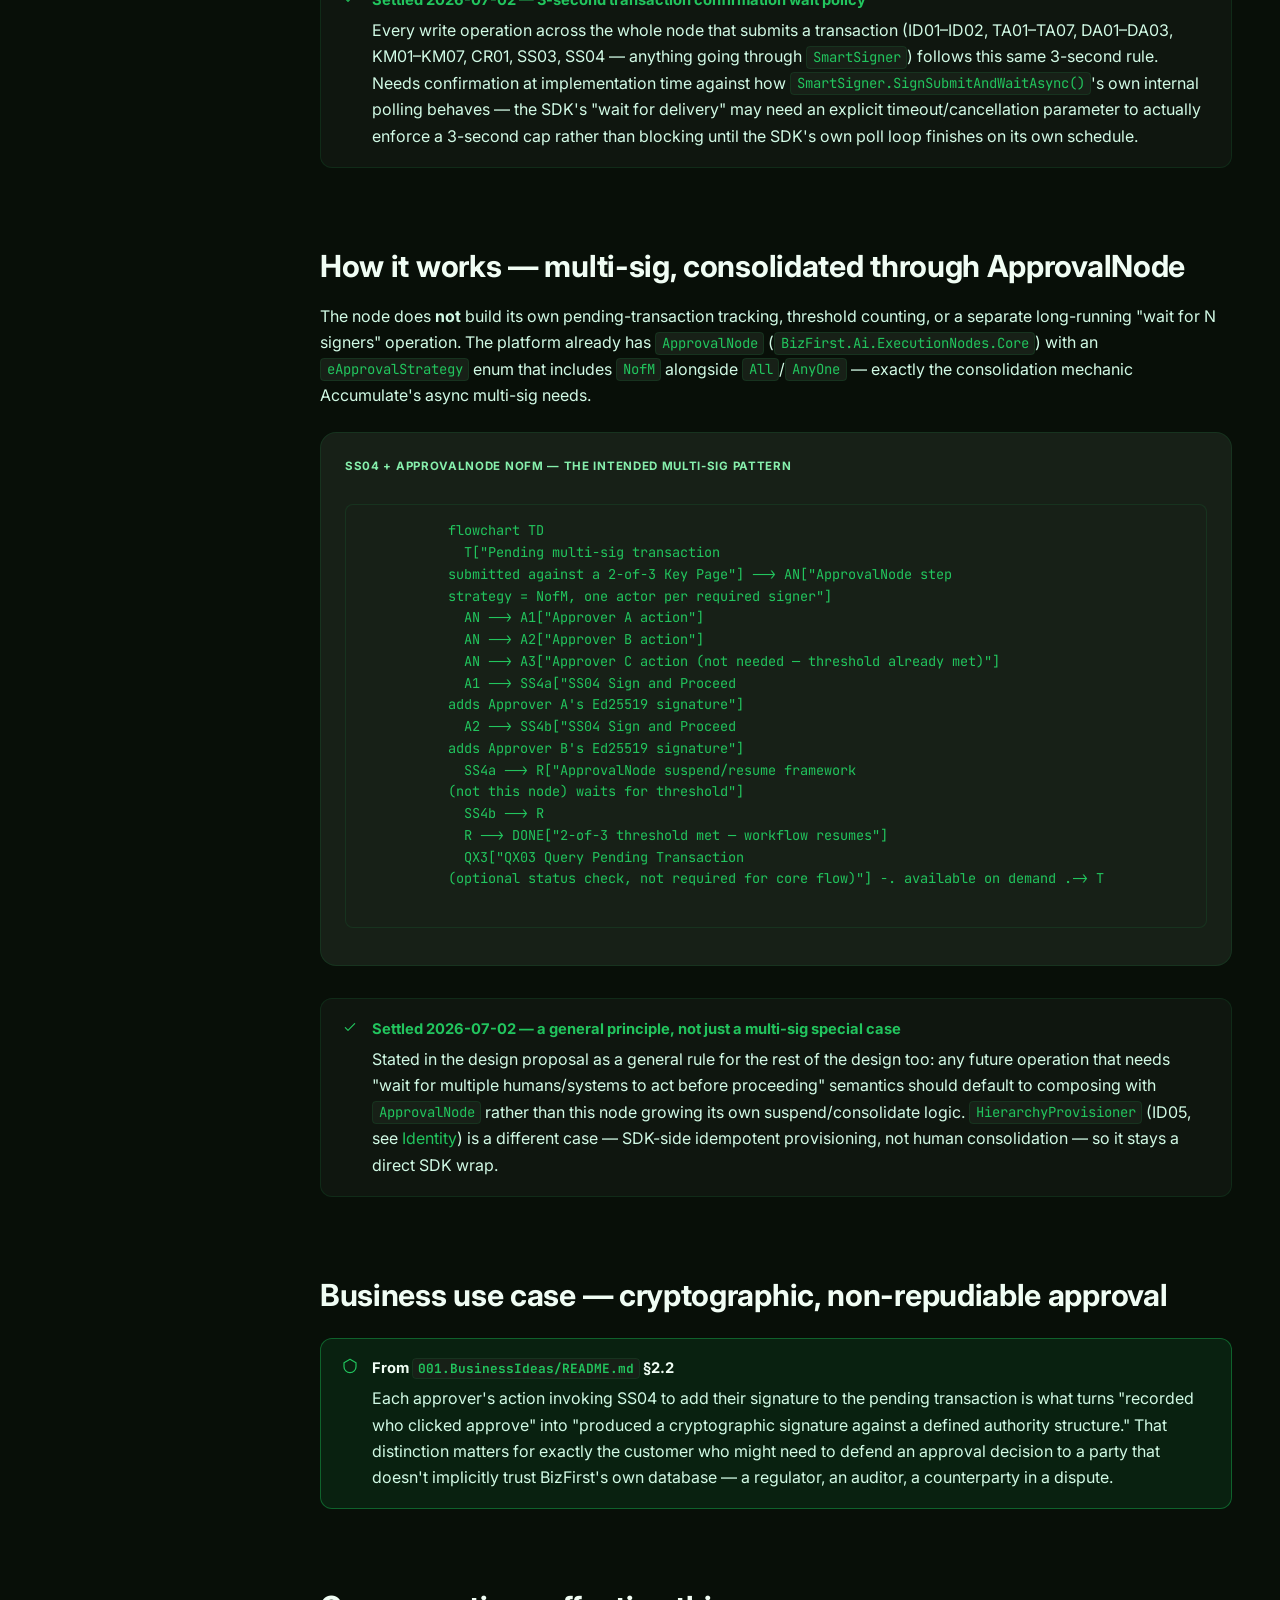
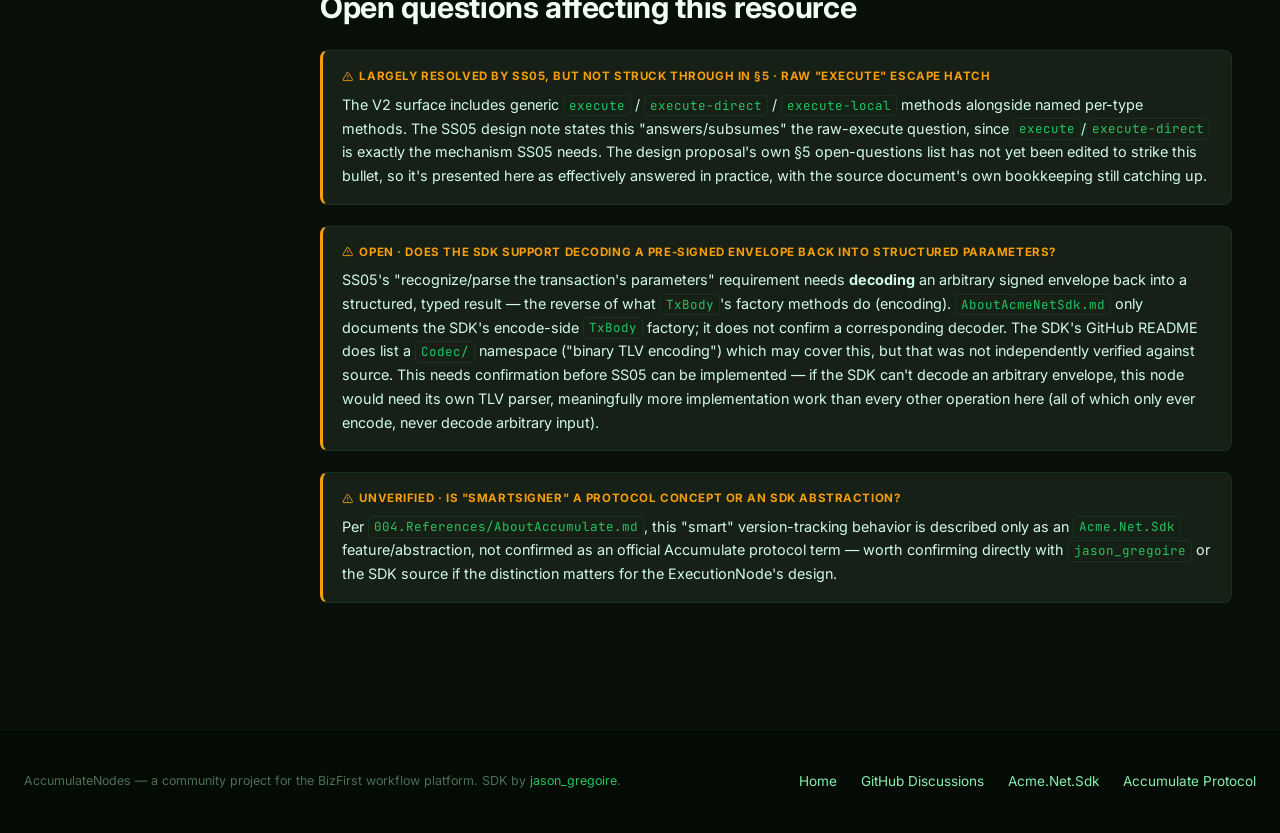
==== commit 0d22ac33: "Add SS05 non-custodial signing, HIL signing-pathways design note, and fix diagram legibility - Smart" ====
--- a/docs/resource-smart-signer.html
+++ b/docs/resource-smart-signer.html
@@ -33,8 +33,8 @@
     </p>
 
     <div class="decision-strip">
-      <span class="decision-chip"><svg class="icon" viewBox="0 0 24 24"><path d="M5 13l4 4L19 7"/></svg>4 operations</span>
-      <span class="decision-chip"><svg class="icon" viewBox="0 0 24 24"><path d="M5 13l4 4L19 7"/></svg>3 MVP candidates</span>
+      <span class="decision-chip"><svg class="icon" viewBox="0 0 24 24"><path d="M5 13l4 4L19 7"/></svg>5 operations</span>
+      <span class="decision-chip"><svg class="icon" viewBox="0 0 24 24"><path d="M5 13l4 4L19 7"/></svg>4 MVP candidates</span>
       <span class="decision-chip"><svg class="icon" viewBox="0 0 24 24"><path d="M12 8v5l3 2"/><circle cx="12" cy="12" r="9"/></svg>1 Phase 2+ (SS03)</span>
     </div>
 
@@ -82,9 +82,40 @@
             <td>Adds this signer's Ed25519 signature to an already-pending multi-sig transaction. <strong>Decided 2026-07-02:</strong> this is the ONLY multi-sig operation the node needs</td>
             <td><span class="badge badge--mvp">MVP</span></td>
           </tr>
+          <tr>
+            <td class="op-code">SS05</td><td>Submit Pre-Signed Transaction (Bring Your Own Signature)</td><td class="op-maps">V2/V3 <code>execute</code> / <code>execute-direct</code> (submits an already-signed envelope as-is — no <code>TxBody</code> construction, no <code>SmartSigner</code> signing)</td>
+            <td><strong>Added 2026-07-02 (owner):</strong> lets an external signer (their own wallet, their own key custody, outside this node entirely) sign a transaction independently and hand the node the finished, already-signed envelope. The node's job is purely to submit it and <strong>recognize/parse the transaction's parameters</strong> so the workflow can branch and continue based on what was actually submitted — not to hold or use any key at all</td>
+            <td><span class="badge badge--mvp">MVP</span></td>
+          </tr>
         </tbody>
       </table>
     </div>
+
+    <div class="callout callout--decided">
+      <svg class="icon callout__icon" viewBox="0 0 24 24"><path d="M5 13l4 4L19 7"/></svg>
+      <div class="callout__body">
+        <div class="callout__title">Non-custodial submission (SS05) — the deliberate exception</div>
+        <p>
+          Every other write operation in this document (ID01&ndash;ID02, TA01&ndash;TA07,
+          DA01&ndash;DA03, KM01&ndash;KM07, CR01, SS03, SS04) is <strong>custodial</strong> — the node
+          resolves a credential from BizFirst's vault and signs on the caller's behalf, per the
+          platform's mandatory Credential Pattern. SS05 is the deliberate exception: the private key
+          never touches this node or the credential vault at all. The signer does their own signing
+          entirely outside BizFirst and only ever hands the node a finished, already-signed
+          transaction. This also answers/subsumes the "raw <code>execute</code> escape hatch" open
+          question below — <code>execute</code>/<code>execute-direct</code> is exactly the mechanism
+          SS05 needs, since those methods take a pre-built signed envelope and just relay it, doing no
+          signing of their own.
+        </p>
+      </div>
+    </div>
+
+    <p>
+      See the dedicated <a href="design-note-signing-pathways.html">Signing Pathways design note</a>
+      for how HIL approval and credential choice interact with SS04 and SS05 — auto-sign, HIL approval
+      with a vault-resolved credential, or HIL approval where the approver's reply already carries its
+      own signature and flows straight into SS05.
+    </p>
 
     <h2>How it works — sign, submit, wait 3 seconds</h2>
     <p>
@@ -192,13 +223,29 @@
     <h2>Open questions affecting this resource</h2>
     <ul class="oq-list">
       <li class="oq-item">
-        <div class="oq-item__label"><svg class="icon" viewBox="0 0 24 24"><path d="M12 9v4M12 17h.01"/><path d="M10.3 3.9 2.5 17a2 2 0 0 0 1.7 3h15.6a2 2 0 0 0 1.7-3L13.7 3.9a2 2 0 0 0-3.4 0Z"/></svg>Open &middot; Raw "execute" escape hatch</div>
+        <div class="oq-item__label"><svg class="icon" viewBox="0 0 24 24"><path d="M12 9v4M12 17h.01"/><path d="M10.3 3.9 2.5 17a2 2 0 0 0 1.7 3h15.6a2 2 0 0 0 1.7-3L13.7 3.9a2 2 0 0 0-3.4 0Z"/></svg>Largely resolved by SS05, but not struck through in &sect;5 &middot; Raw "execute" escape hatch</div>
         <p>
           The V2 surface includes generic <code>execute</code> / <code>execute-direct</code> /
-          <code>execute-local</code> methods alongside named per-type methods. Should the node expose a
-          generic "raw transaction" operation as an escape hatch for transaction types not covered by a
-          named <code>TxBody</code> builder — and does that overlap with SS03, which still requires a
-          <code>TxBody</code> and so is one level less raw than V2's <code>execute</code> methods?
+          <code>execute-local</code> methods alongside named per-type methods. The SS05 design note
+          states this "answers/subsumes" the raw-execute question, since <code>execute</code>/<code>execute-direct</code>
+          is exactly the mechanism SS05 needs. The design proposal's own &sect;5 open-questions list
+          has not yet been edited to strike this bullet, so it's presented here as effectively answered
+          in practice, with the source document's own bookkeeping still catching up.
+        </p>
+      </li>
+      <li class="oq-item">
+        <div class="oq-item__label"><svg class="icon" viewBox="0 0 24 24"><path d="M12 9v4M12 17h.01"/><path d="M10.3 3.9 2.5 17a2 2 0 0 0 1.7 3h15.6a2 2 0 0 0 1.7-3L13.7 3.9a2 2 0 0 0-3.4 0Z"/></svg>Open &middot; Does the SDK support decoding a pre-signed envelope back into structured parameters?</div>
+        <p>
+          SS05's "recognize/parse the transaction's parameters" requirement needs <strong>decoding</strong>
+          an arbitrary signed envelope back into a structured, typed result — the reverse of what
+          <code>TxBody</code>'s factory methods do (encoding). <code>AboutAcmeNetSdk.md</code> only
+          documents the SDK's encode-side <code>TxBody</code> factory; it does not confirm a
+          corresponding decoder. The SDK's GitHub README does list a <code>Codec/</code> namespace
+          ("binary TLV encoding") which may cover this, but that was not independently verified against
+          source. This needs confirmation before SS05 can be implemented — if the SDK can't decode an
+          arbitrary envelope, this node would need its own TLV parser, meaningfully more implementation
+          work than every other operation here (all of which only ever encode, never decode arbitrary
+          input).
         </p>
       </li>
       <li class="oq-item">
--- a/docs/styles.css
+++ b/docs/styles.css
@@ -512,6 +512,9 @@
   padding: 1.5rem;
   margin: 1.5rem 0 2rem;
   overflow-x: auto;
+  min-height: 320px;
+  display: flex;
+  flex-direction: column;
 }
 .diagram-frame__label {
   font-size: 0.72rem;
@@ -521,7 +524,18 @@
   font-weight: 700;
   margin-bottom: 0.9rem;
 }
-.mermaid { display: flex; justify-content: center; }
+/* useMaxWidth:false in mermaid-init.js renders diagrams at native size —
+   min-height above gives short-but-wide flowcharts (e.g. LR direction)
+   room to breathe instead of collapsing to their tight intrinsic height;
+   overflow-x above handles the resulting horizontal scroll on wide ones. */
+.mermaid {
+  display: flex;
+  justify-content: center;
+  align-items: center;
+  flex: 1;
+  min-height: 280px;
+}
+.mermaid svg { min-height: 280px; }
 
 /* Animated dashed edges — Mermaid renders flowchart / sequence
    diagram connectors as SVG <path>/<line> elements with these
